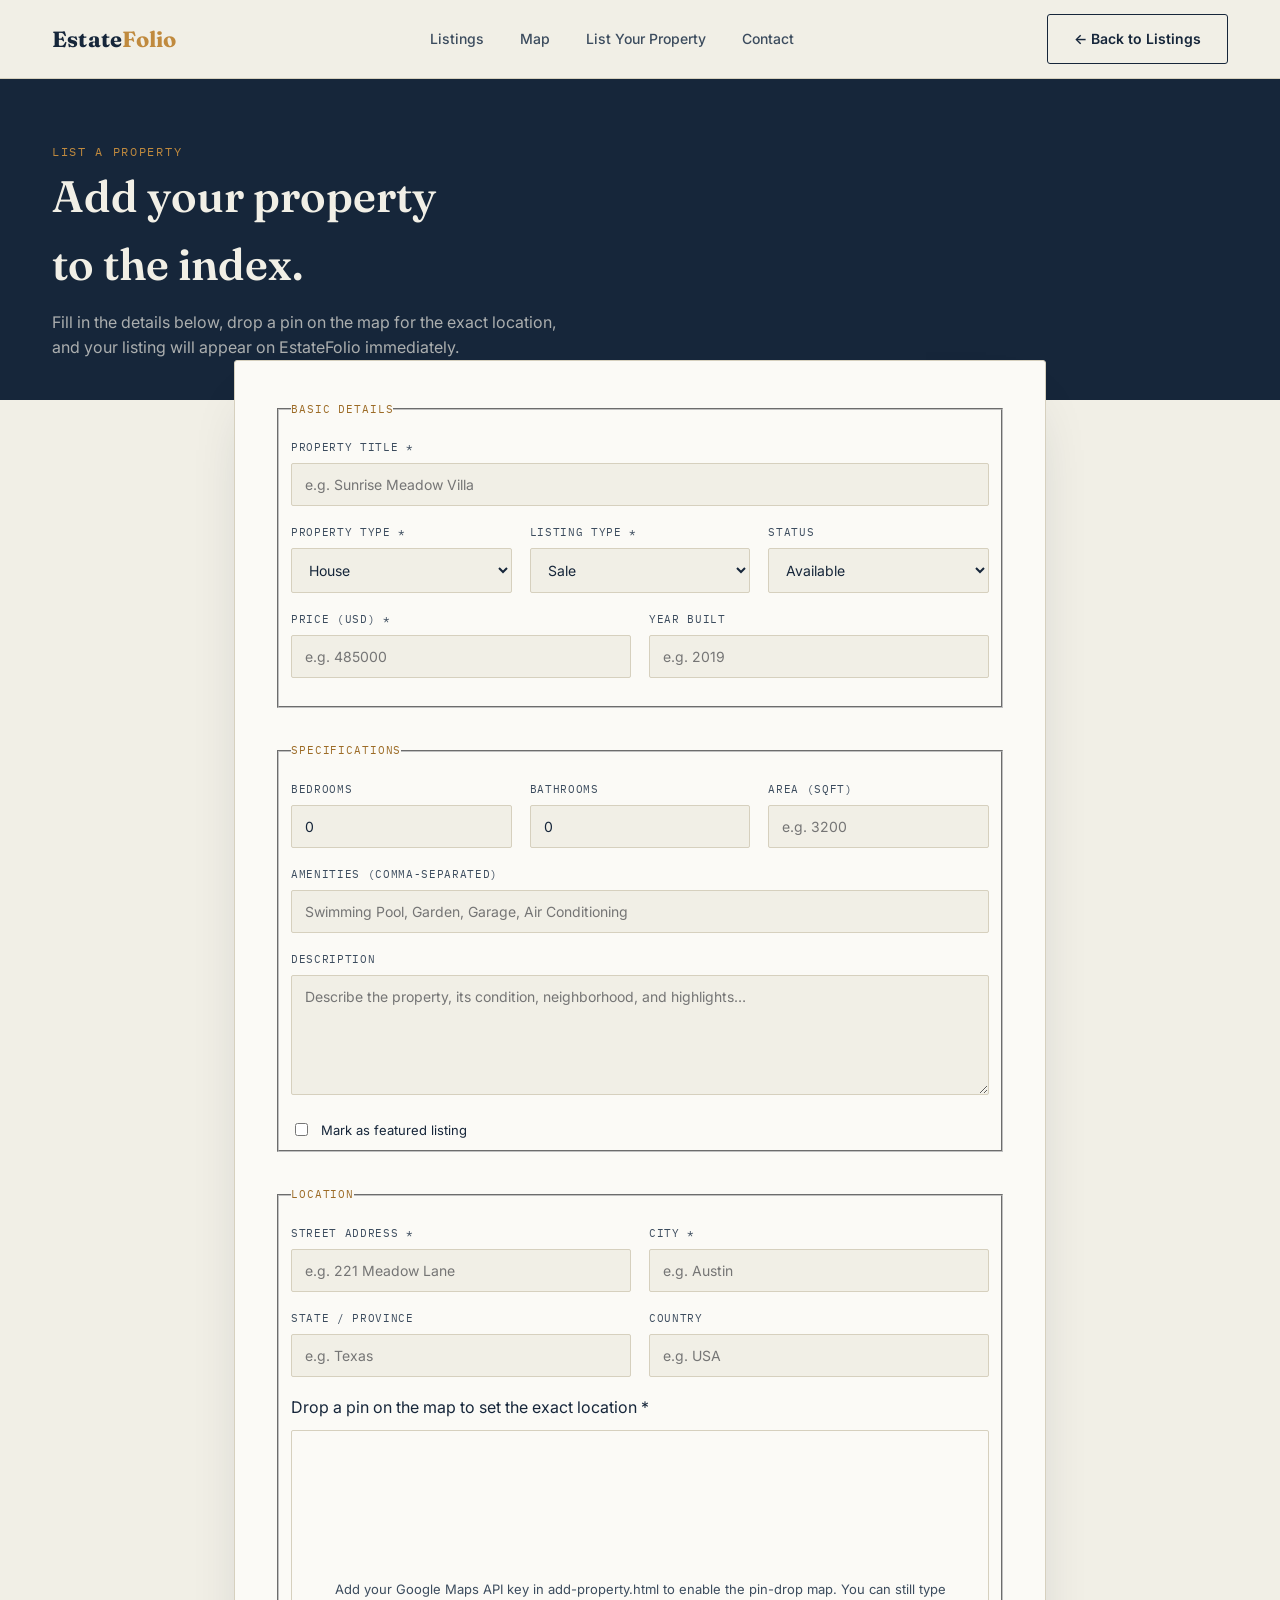
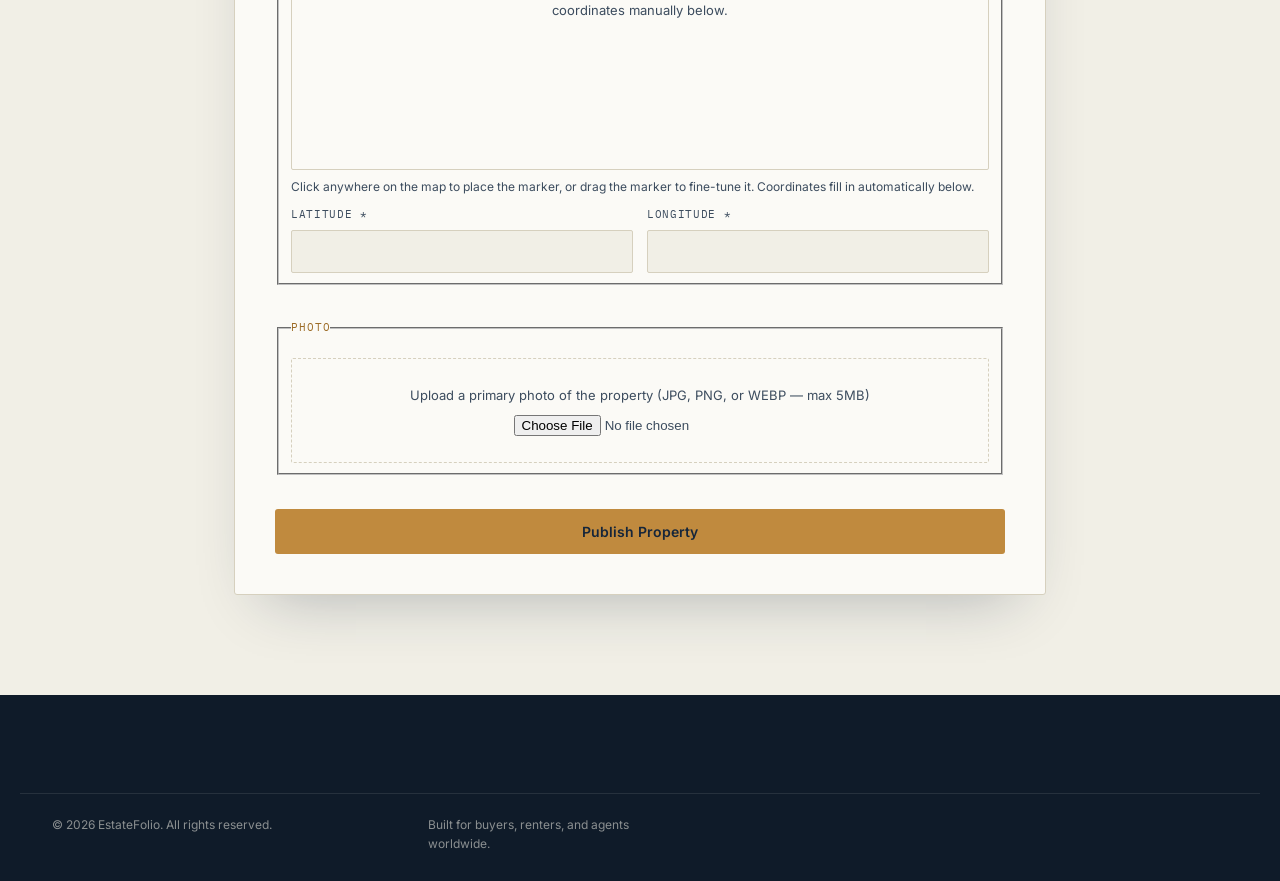
==== add-property.html @ 94b36a67 "Add project files" ====
<!DOCTYPE html>
<html lang="en">
<head>
<meta charset="UTF-8">
<meta name="viewport" content="width=device-width, initial-scale=1.0">
<title>List Your Property — EstateFolio</title>
<link rel="preconnect" href="https://fonts.googleapis.com">
<link href="https://fonts.googleapis.com/css2?family=Fraunces:ital,wght@0,500;0,600;0,700;1,500&family=Inter:wght@400;500;600;700&family=IBM+Plex+Mono:wght@400;500;600&display=swap" rel="stylesheet">
<link rel="stylesheet" href="style.css">
<style>
  .add-hero{ background: var(--ink); color: var(--paper); padding: 64px 0 40px; }
  .add-hero h1{ color: var(--paper); font-size: clamp(30px,4vw,44px); }
  .add-hero p{ color: rgba(241,239,230,0.68); margin-top:12px; max-width:520px; }
  .add-wrap{ max-width: 860px; margin: -40px auto 100px; padding: 0 24px; }
  .add-card{ background: var(--card); border:1px solid var(--line); border-radius: var(--radius); padding: 40px; box-shadow: 0 30px 60px -30px rgba(22,38,58,0.3); }
  .fieldset{ margin-bottom: 34px; }
  .fieldset legend{ font-family: var(--font-mono); font-size:11px; text-transform:uppercase; letter-spacing:.08em; color: var(--accent-deep); margin-bottom:16px; padding:0; }
  .grid2{ display:grid; grid-template-columns: 1fr 1fr; gap:18px; }
  .grid3{ display:grid; grid-template-columns: 1fr 1fr 1fr; gap:18px; }
  #pin-map{ width:100%; height: 340px; border-radius: 2px; border: 1px solid var(--line); margin-top: 10px; }
  .pin-hint{ font-size:12px; color: var(--ink-soft); margin-top:8px; }
  .coord-row{ display:flex; gap:14px; margin-top:10px; }
  .coord-row .form-group{ flex:1; margin-bottom:0; }
  .checkbox-row{ display:flex; align-items:center; gap:10px; }
  .checkbox-row input{ width:auto; }
  .upload-box{ border: 1.5px dashed var(--line); border-radius: 2px; padding: 26px; text-align:center; color: var(--ink-soft); font-size:13px; }
  .upload-box input{ margin-top:10px; }
</style>
</head>
<body>

<header class="nav">
  <div class="wrap">
    <a href="index.html" class="logo">Estate<span>Folio</span></a>
    <nav class="nav-links">
      <a href="index.html#listings">Listings</a>
      <a href="index.html#map">Map</a>
      <a href="add-property.html">List Your Property</a>
      <a href="index.html#contact">Contact</a>
    </nav>
    <div class="nav-cta"><a href="index.html" class="btn btn-ghost">← Back to Listings</a></div>
  </div>
</header>

<section class="add-hero">
  <div class="wrap">
    <div class="eyebrow">List a Property</div>
    <h1>Add your property<br>to the index.</h1>
    <p>Fill in the details below, drop a pin on the map for the exact location, and your listing will appear on EstateFolio immediately.</p>
  </div>
</section>

<div class="add-wrap">
  <div class="add-card">
    <form id="add-property-form" enctype="multipart/form-data">

      <fieldset class="fieldset">
        <legend>Basic Details</legend>
        <div class="form-group">
          <label for="title">Property Title *</label>
          <input type="text" id="title" name="title" placeholder="e.g. Sunrise Meadow Villa" required>
        </div>
        <div class="grid3">
          <div class="form-group">
            <label for="property_type">Property Type *</label>
            <select id="property_type" name="property_type" required>
              <option>House</option>
              <option>Apartment</option>
              <option>Villa</option>
              <option>Plot</option>
              <option>Commercial</option>
              <option>Penthouse</option>
            </select>
          </div>
          <div class="form-group">
            <label for="listing_type">Listing Type *</label>
            <select id="listing_type" name="listing_type" required>
              <option>Sale</option>
              <option>Rent</option>
            </select>
          </div>
          <div class="form-group">
            <label for="status">Status</label>
            <select id="status" name="status">
              <option>Available</option>
              <option>Pending</option>
              <option>Sold</option>
            </select>
          </div>
        </div>
        <div class="grid2">
          <div class="form-group">
            <label for="price">Price (USD) *</label>
            <input type="number" id="price" name="price" min="0" step="1" placeholder="e.g. 485000" required>
          </div>
          <div class="form-group">
            <label for="year_built">Year Built</label>
            <input type="number" id="year_built" name="year_built" min="1800" max="2100" placeholder="e.g. 2019">
          </div>
        </div>
      </fieldset>

      <fieldset class="fieldset">
        <legend>Specifications</legend>
        <div class="grid3">
          <div class="form-group">
            <label for="bedrooms">Bedrooms</label>
            <input type="number" id="bedrooms" name="bedrooms" min="0" value="0">
          </div>
          <div class="form-group">
            <label for="bathrooms">Bathrooms</label>
            <input type="number" id="bathrooms" name="bathrooms" min="0" value="0">
          </div>
          <div class="form-group">
            <label for="area_sqft">Area (sqft)</label>
            <input type="number" id="area_sqft" name="area_sqft" min="0" placeholder="e.g. 3200">
          </div>
        </div>
        <div class="form-group">
          <label for="amenities">Amenities (comma-separated)</label>
          <input type="text" id="amenities" name="amenities" placeholder="Swimming Pool, Garden, Garage, Air Conditioning">
        </div>
        <div class="form-group">
          <label for="description">Description</label>
          <textarea id="description" name="description" placeholder="Describe the property, its condition, neighborhood, and highlights…"></textarea>
        </div>
        <div class="checkbox-row">
          <input type="checkbox" id="featured" name="featured">
          <label for="featured" style="margin:0; text-transform:none; font-family:var(--font-body); font-size:13px;">Mark as featured listing</label>
        </div>
      </fieldset>

      <fieldset class="fieldset">
        <legend>Location</legend>
        <div class="grid2">
          <div class="form-group">
            <label for="address">Street Address *</label>
            <input type="text" id="address" name="address" placeholder="e.g. 221 Meadow Lane" required>
          </div>
          <div class="form-group">
            <label for="city">City *</label>
            <input type="text" id="city" name="city" placeholder="e.g. Austin" required>
          </div>
        </div>
        <div class="grid2">
          <div class="form-group">
            <label for="state">State / Province</label>
            <input type="text" id="state" name="state" placeholder="e.g. Texas">
          </div>
          <div class="form-group">
            <label for="country">Country</label>
            <input type="text" id="country" name="country" placeholder="e.g. USA">
          </div>
        </div>

        <label>Drop a pin on the map to set the exact location *</label>
        <div id="pin-map"></div>
        <p class="pin-hint">Click anywhere on the map to place the marker, or drag the marker to fine-tune it. Coordinates fill in automatically below.</p>
        <div class="coord-row">
          <div class="form-group">
            <label for="latitude">Latitude *</label>
            <input type="text" id="latitude" name="latitude" readonly required>
          </div>
          <div class="form-group">
            <label for="longitude">Longitude *</label>
            <input type="text" id="longitude" name="longitude" readonly required>
          </div>
        </div>
      </fieldset>

      <fieldset class="fieldset">
        <legend>Photo</legend>
        <div class="upload-box">
          <div>Upload a primary photo of the property (JPG, PNG, or WEBP — max 5MB)</div>
          <input type="file" id="image" name="image" accept=".jpg,.jpeg,.png,.webp">
        </div>
      </fieldset>

      <button type="submit" class="btn btn-brass btn-block">Publish Property</button>
      <div class="form-msg" id="add-form-msg"></div>
    </form>
  </div>
</div>

<footer class="footer">
  <div class="wrap footer-bottom">
    <span>© 2026 EstateFolio. All rights reserved.</span>
    <span>Built for buyers, renters, and agents worldwide.</span>
  </div>
</footer>

<script>
const API_BASE = 'php/';
const GOOGLE_MAPS_API_KEY = 'YOUR_GOOGLE_MAPS_API_KEY'; // <-- put your key here (same one as index.html)

let pinMap, pinMarker;

function initPinMap() {
  const center = { lat: 39.8283, lng: -98.5795 };
  pinMap = new google.maps.Map(document.getElementById('pin-map'), { center, zoom: 4 });

  pinMap.addListener('click', (e) => setPin(e.latLng.lat(), e.latLng.lng()));
}

function setPin(lat, lng) {
  document.getElementById('latitude').value = lat.toFixed(7);
  document.getElementById('longitude').value = lng.toFixed(7);

  if (pinMarker) {
    pinMarker.setPosition({ lat, lng });
  } else {
    pinMarker = new google.maps.Marker({
      position: { lat, lng },
      map: pinMap,
      draggable: true
    });
    pinMarker.addListener('dragend', (e) => setPin(e.latLng.lat(), e.latLng.lng()));
  }
  pinMap.panTo({ lat, lng });
}

function loadGoogleMaps() {
  if (GOOGLE_MAPS_API_KEY === 'YOUR_GOOGLE_MAPS_API_KEY') {
    document.getElementById('pin-map').innerHTML =
      '<div style="display:flex;align-items:center;justify-content:center;height:100%;color:var(--ink-soft);font-size:13px;padding:16px;text-align:center;">Add your Google Maps API key in add-property.html to enable the pin-drop map. You can still type coordinates manually below.</div>';
    document.getElementById('latitude').readOnly = false;
    document.getElementById('longitude').readOnly = false;
    return;
  }
  const script = document.createElement('script');
  script.src = `https://maps.googleapis.com/maps/api/js?key=${GOOGLE_MAPS_API_KEY}&callback=initPinMap&loading=async`;
  script.async = true;
  document.head.appendChild(script);
}
loadGoogleMaps();

document.getElementById('add-property-form').addEventListener('submit', async function (e) {
  e.preventDefault();
  const msgBox = document.getElementById('add-form-msg');

  if (!document.getElementById('latitude').value || !document.getElementById('longitude').value) {
    msgBox.className = 'form-msg err';
    msgBox.textContent = 'Please drop a pin on the map (or enter coordinates) to set the property location.';
    return;
  }

  const formData = new FormData(this);
  try {
    const res = await fetch(API_BASE + 'add_property.php', { method: 'POST', body: formData });
    const data = await res.json();
    msgBox.className = 'form-msg ' + (data.success ? 'ok' : 'err');
    msgBox.textContent = data.success
      ? 'Property published! Redirecting to listings…'
      : (data.error || 'Something went wrong. Please check the form and try again.');
    if (data.success) {
      this.reset();
      if (pinMarker) pinMarker.setMap(null);
      pinMarker = null;
      setTimeout(() => { window.location.href = 'index.html#listings'; }, 1400);
    }
  } catch (err) {
    msgBox.className = 'form-msg err';
    msgBox.textContent = 'Could not reach the server. Make sure the PHP backend is running (see README).';
  }
});
</script>
</body>
</html>
---- style.css ----
/* =========================================================================
   ESTATEFOLIO — Design Tokens
   Display: Fraunces (serif, architectural character)
   Body:    Inter
   Utility: IBM Plex Mono (specs, prices, lot numbers)
   ========================================================================= */

:root{
  --paper:      #F1EFE6;   /* stone paper background */
  --paper-dim:  #E8E4D6;   /* recessed panels */
  --ink:        #16263A;   /* blueprint navy — primary text/dark sections */
  --ink-soft:   #3C4C5E;   /* secondary text on paper */
  --card:       #FBFAF6;   /* card surface */
  --accent:     #C08A3E;   /* brass — price tags, CTAs */
  --accent-deep:#9C6B26;   /* brass hover */
  --line:       #D6D0BE;   /* hairline dividers */
  --line-dark:  rgba(241,239,230,0.18);
  --good:       #4B7A5B;   /* available status */
  --pending:    #B9852F;   /* pending status */
  --sold:       #A24B41;   /* sold status */

  --font-display: "Fraunces", Georgia, serif;
  --font-body:    "Inter", -apple-system, Segoe UI, sans-serif;
  --font-mono:    "IBM Plex Mono", "Courier New", monospace;

  --radius: 3px;
  --container: 1240px;
}

*{ box-sizing: border-box; }
html{ scroll-behavior: smooth; }
body{
  margin:0;
  background: var(--paper);
  color: var(--ink);
  font-family: var(--font-body);
  font-size: 16px;
  line-height: 1.55;
  -webkit-font-smoothing: antialiased;
}
img{ max-width:100%; display:block; }
a{ color: inherit; text-decoration:none; }
ul{ list-style:none; margin:0; padding:0; }
button{ font-family: inherit; cursor:pointer; }
h1,h2,h3,h4{ font-family: var(--font-display); margin:0; font-weight:600; color: var(--ink); }
p{ margin:0; }
:focus-visible{ outline: 2px solid var(--accent); outline-offset: 3px; }

.wrap{
  max-width: var(--container);
  margin: 0 auto;
  padding: 0 32px;
}
.eyebrow{
  font-family: var(--font-mono);
  font-size: 12px;
  letter-spacing: .14em;
  text-transform: uppercase;
  color: var(--accent);
}
.section{ padding: 96px 0; }
.section-head{
  display:flex;
  justify-content:space-between;
  align-items:flex-end;
  gap: 24px;
  margin-bottom: 48px;
  border-bottom: 1px solid var(--line);
  padding-bottom: 24px;
}
.section-head h2{ font-size: clamp(28px, 3.4vw, 42px); margin-top:8px; }
.section-head .lede{ max-width: 420px; color: var(--ink-soft); font-size:15px; }

.btn{
  display:inline-flex;
  align-items:center;
  gap:8px;
  padding: 13px 26px;
  border-radius: var(--radius);
  font-size: 14px;
  font-weight: 600;
  border: 1px solid transparent;
  transition: transform .15s ease, background .2s ease, color .2s ease, border-color .2s ease;
}
.btn-primary{ background: var(--ink); color: var(--paper); }
.btn-primary:hover{ background: var(--accent); color: var(--ink); transform: translateY(-1px); }
.btn-ghost{ border-color: var(--ink); color: var(--ink); }
.btn-ghost:hover{ background: var(--ink); color: var(--paper); }
.btn-brass{ background: var(--accent); color: var(--ink); }
.btn-brass:hover{ background: var(--accent-deep); transform: translateY(-1px); }
.btn-block{ width:100%; justify-content:center; }

/* =========================================================================
   NAVBAR
   ========================================================================= */
.nav{
  position: sticky; top:0; z-index: 100;
  background: rgba(241,239,230,0.92);
  backdrop-filter: blur(8px);
  border-bottom: 1px solid var(--line);
}
.nav .wrap{ display:flex; align-items:center; justify-content:space-between; height:78px; }
.logo{ font-family: var(--font-display); font-size: 22px; font-weight:700; letter-spacing:.01em; }
.logo span{ color: var(--accent); }
.nav-links{ display:flex; gap:36px; align-items:center; }
.nav-links a{ font-size:14px; font-weight:500; color: var(--ink-soft); transition:color .15s; }
.nav-links a:hover{ color: var(--ink); }
.nav-cta{ display:flex; gap:12px; align-items:center; }
.nav-toggle{ display:none; background:none; border:none; font-size:24px; }

/* =========================================================================
   HERO — asymmetric split with ledger tag
   ========================================================================= */
.hero{
  background: var(--ink);
  color: var(--paper);
  position:relative;
  overflow:hidden;
}
.hero .wrap{
  display:grid;
  grid-template-columns: 1.1fr .9fr;
  gap: 56px;
  align-items:center;
  padding-top: 88px;
  padding-bottom: 88px;
}
.hero-eyebrow{ font-family: var(--font-mono); font-size:12px; letter-spacing:.16em; text-transform:uppercase; color: var(--accent); margin-bottom:18px; }
.hero h1{
  color: var(--paper);
  font-size: clamp(38px, 5vw, 62px);
  line-height: 1.05;
  letter-spacing: -0.01em;
}
.hero h1 em{ font-style: italic; color: var(--accent); }
.hero p.sub{ color: rgba(241,239,230,0.72); font-size:17px; max-width: 480px; margin-top:22px; }
.hero-actions{ display:flex; gap:14px; margin-top:36px; flex-wrap:wrap; }
.hero-stats{ display:flex; gap:36px; margin-top:56px; }
.hero-stats div{ border-left: 1px solid var(--line-dark); padding-left:16px; }
.hero-stats strong{ display:block; font-family: var(--font-display); font-size:28px; color:var(--paper); }
.hero-stats span{ font-size:12px; color: rgba(241,239,230,0.55); font-family: var(--font-mono); text-transform:uppercase; letter-spacing:.08em; }

.hero-card{
  background: var(--card);
  color: var(--ink);
  border-radius: var(--radius);
  padding: 22px;
  box-shadow: 0 30px 60px -20px rgba(0,0,0,0.45);
  position:relative;
}
.hero-card img{ border-radius: 2px; height: 230px; width:100%; object-fit:cover; }
.hero-card .lot-tag{
  position:absolute; top:38px; left:38px;
  background: var(--accent); color: var(--ink);
  font-family: var(--font-mono); font-size:11px; letter-spacing:.06em;
  padding:4px 10px; border-radius:2px;
}
.hero-card-body{ padding-top:16px; }
.hero-card-body h4{ font-size:19px; }
.hero-card-body .meta{ font-family: var(--font-mono); font-size:12px; color: var(--ink-soft); margin-top:8px; display:flex; gap:14px; }
.hero-card-body .price{ font-family: var(--font-mono); font-size:20px; color: var(--accent-deep); margin-top:12px; font-weight:600; }

/* =========================================================================
   SEARCH / FILTER BAR
   ========================================================================= */
.filter-bar{
  background: var(--card);
  border: 1px solid var(--line);
  border-radius: var(--radius);
  margin-top: -46px;
  position: relative;
  z-index: 5;
  padding: 22px;
  display:grid;
  grid-template-columns: repeat(5, 1fr) auto;
  gap: 14px;
  box-shadow: 0 20px 50px -30px rgba(22,38,58,0.35);
}
.filter-bar label{
  display:block; font-family: var(--font-mono); font-size:10px; text-transform:uppercase;
  letter-spacing:.08em; color: var(--ink-soft); margin-bottom:6px;
}
.filter-bar select, .filter-bar input{
  width:100%; padding:10px 10px; border:1px solid var(--line); border-radius:2px;
  background: var(--paper); font-family: var(--font-body); font-size:14px; color: var(--ink);
}
.filter-bar button{ align-self:end; height:42px; }

/* =========================================================================
   PROPERTY LEDGER / GRID
   ========================================================================= */
.property-grid{
  display:grid;
  grid-template-columns: repeat(3, 1fr);
  gap: 28px;
  margin-top: 40px;
}
.property-card{
  background: var(--card);
  border: 1px solid var(--line);
  border-radius: var(--radius);
  overflow:hidden;
  display:flex; flex-direction:column;
  transition: transform .2s ease, box-shadow .2s ease;
  position:relative;
}
.property-card:hover{ transform: translateY(-4px); box-shadow: 0 24px 40px -28px rgba(22,38,58,0.4); }
.property-card .photo{ position:relative; height:210px; overflow:hidden; }
.property-card .photo img{ height:100%; width:100%; object-fit:cover; }
.lot-number{
  position:absolute; top:14px; left:14px;
  background: var(--ink); color: var(--paper);
  font-family: var(--font-mono); font-size:11px; padding:4px 9px; border-radius:2px; letter-spacing:.05em;
}
.badge-featured{
  position:absolute; top:14px; right:14px;
  background: var(--accent); color: var(--ink);
  font-family: var(--font-mono); font-size:10px; text-transform:uppercase; letter-spacing:.06em;
  padding:4px 9px; border-radius:2px; font-weight:700;
}
.status-pill{
  position:absolute; bottom:14px; left:14px;
  font-family: var(--font-mono); font-size:10px; text-transform:uppercase; letter-spacing:.06em;
  padding:4px 9px; border-radius:2px; color:#fff;
}
.status-Available{ background: var(--good); }
.status-Pending{ background: var(--pending); }
.status-Sold{ background: var(--sold); }

.property-card .body{ padding: 20px 20px 22px; display:flex; flex-direction:column; gap:10px; flex:1; }
.property-card h3{ font-size:19px; line-height:1.25; }
.property-card .loc{ font-size:13px; color: var(--ink-soft); }
.property-card .specs{
  display:flex; gap:14px; font-family: var(--font-mono); font-size:12px; color: var(--ink-soft);
  border-top:1px dashed var(--line); border-bottom:1px dashed var(--line); padding:10px 0;
}
.property-card .price-row{ display:flex; align-items:center; justify-content:space-between; margin-top:auto; }
.property-card .price{ font-family: var(--font-mono); font-weight:700; font-size:19px; color: var(--accent-deep); }
.property-card .price small{ font-family: var(--font-body); font-weight:400; font-size:11px; color: var(--ink-soft); }
.property-card .view-link{
  font-size:13px; font-weight:600; border-bottom: 1px solid var(--ink); padding-bottom:2px;
}

.load-more-row{ text-align:center; margin-top:44px; }

/* =========================================================================
   MAP SECTION
   ========================================================================= */
.map-section{ background: var(--paper-dim); }
#property-map{
  width:100%; height: 520px; border-radius: var(--radius); border:1px solid var(--line);
  background: var(--card);
}
.map-note{ display:flex; align-items:center; justify-content:space-between; margin-top:16px; flex-wrap:wrap; gap:12px;}
.map-note p{ color: var(--ink-soft); font-size:13px; }

/* =========================================================================
   ADD PROPERTY CTA STRIP
   ========================================================================= */
.cta-strip{
  background: var(--ink); color: var(--paper);
}
.cta-strip .wrap{ display:flex; align-items:center; justify-content:space-between; gap:24px; padding: 56px 32px; flex-wrap:wrap; }
.cta-strip h2{ color: var(--paper); font-size: clamp(24px, 3vw, 34px); max-width:520px; }
.cta-strip p{ color: rgba(241,239,230,0.65); margin-top:10px; max-width:480px; }

/* =========================================================================
   CONTACT / INQUIRY FORM
   ========================================================================= */
.contact-section{ background: var(--ink); color: var(--paper); }
.contact-grid{ display:grid; grid-template-columns: .8fr 1.2fr; gap: 64px; align-items:start; }
.contact-info h2{ color: var(--paper); font-size: clamp(28px,3.4vw,40px); }
.contact-info p{ color: rgba(241,239,230,0.68); margin-top:16px; max-width: 380px; }
.contact-info .info-row{ display:flex; gap:14px; margin-top:26px; align-items:flex-start; }
.contact-info .info-row .k{ font-family: var(--font-mono); font-size:11px; text-transform:uppercase; letter-spacing:.08em; color: var(--accent); width:90px; flex-shrink:0; padding-top:2px;}
.contact-info .info-row .v{ font-size:14px; color: var(--paper); }

.contact-form{ background: var(--card); color: var(--ink); border-radius: var(--radius); padding: 36px; }
.form-row{ display:grid; grid-template-columns: 1fr 1fr; gap:18px; margin-bottom:18px; }
.form-group{ margin-bottom:18px; }
.form-group label{ display:block; font-family: var(--font-mono); font-size:11px; text-transform:uppercase; letter-spacing:.06em; color: var(--ink-soft); margin-bottom:7px; }
.form-group input, .form-group select, .form-group textarea{
  width:100%; padding:12px 13px; border:1px solid var(--line); border-radius:2px; background: var(--paper);
  font-family: var(--font-body); font-size:14px; color: var(--ink); resize:vertical;
}
.form-group textarea{ min-height:120px; }
.form-msg{ margin-top:14px; font-size:14px; padding:12px 14px; border-radius:2px; display:none; }
.form-msg.ok{ display:block; background: rgba(75,122,91,0.12); color: var(--good); border:1px solid rgba(75,122,91,0.3);}
.form-msg.err{ display:block; background: rgba(162,75,65,0.12); color: var(--sold); border:1px solid rgba(162,75,65,0.3);}

/* =========================================================================
   FOOTER
   ========================================================================= */
.footer{ background:#0F1B29; color: rgba(241,239,230,0.55); padding: 54px 0 28px; }
.footer .wrap{ display:grid; grid-template-columns: 1.4fr 1fr 1fr 1fr; gap:40px; }
.footer h4{ color: var(--paper); font-size:14px; font-family: var(--font-body); font-weight:700; margin-bottom:16px; text-transform:uppercase; letter-spacing:.05em;}
.footer .logo{ color: var(--paper); }
.footer p.tag{ margin-top:12px; font-size:13px; max-width:260px; }
.footer li{ margin-bottom:10px; font-size:13px; }
.footer li a:hover{ color: var(--accent); }
.footer-bottom{ border-top:1px solid rgba(241,239,230,0.1); margin-top:44px; padding-top:22px; font-size:12px; display:flex; justify-content:space-between; flex-wrap:wrap; gap:10px;}

/* =========================================================================
   MODAL (property detail)
   ========================================================================= */
.modal-overlay{
  position:fixed; inset:0; background: rgba(15,27,41,0.72); z-index:200;
  display:none; align-items:center; justify-content:center; padding:24px;
}
.modal-overlay.active{ display:flex; }
.modal{
  background: var(--card); max-width: 760px; width:100%; max-height:88vh; overflow-y:auto;
  border-radius: var(--radius); position:relative;
}
.modal-close{
  position:absolute; top:16px; right:16px; background: var(--ink); color: var(--paper);
  width:34px; height:34px; border-radius:50%; border:none; font-size:18px; z-index:2;
}
.modal img{ width:100%; height:300px; object-fit:cover; }
.modal-body{ padding: 28px 32px 36px; }
.modal-body h3{ font-size:26px; }
.modal-body .loc{ color: var(--ink-soft); font-size:14px; margin-top:6px; }
.modal-body .specs{ display:flex; gap:20px; font-family: var(--font-mono); font-size:13px; margin:18px 0; padding:14px 0; border-top:1px dashed var(--line); border-bottom:1px dashed var(--line); }
.modal-body .price{ font-family: var(--font-mono); font-size:24px; color: var(--accent-deep); font-weight:700; margin-top:14px; }
.modal-body .desc{ margin-top:16px; color: var(--ink-soft); font-size:14px; line-height:1.7; }
.amenity-tags{ display:flex; flex-wrap:wrap; gap:8px; margin-top:16px; }
.amenity-tags span{ border:1px solid var(--line); font-size:12px; padding:5px 11px; border-radius:20px; color: var(--ink-soft); }
.modal-body .btn{ margin-top:22px; }

/* =========================================================================
   RESPONSIVE
   ========================================================================= */
@media (max-width: 980px){
  .hero .wrap{ grid-template-columns: 1fr; }
  .filter-bar{ grid-template-columns: 1fr 1fr; }
  .property-grid{ grid-template-columns: 1fr 1fr; }
  .contact-grid{ grid-template-columns: 1fr; }
  .footer .wrap{ grid-template-columns: 1fr 1fr; }
}
@media (max-width: 680px){
  .section{ padding: 64px 0; }
  .nav-links{ display:none; }
  .nav-toggle{ display:block; }
  .filter-bar{ grid-template-columns: 1fr; margin-top:24px; }
  .property-grid{ grid-template-columns: 1fr; }
  .hero-stats{ flex-wrap:wrap; gap:22px; }
  .form-row{ grid-template-columns: 1fr; }
  .footer .wrap{ grid-template-columns: 1fr; }
  .wrap{ padding: 0 20px; }
}
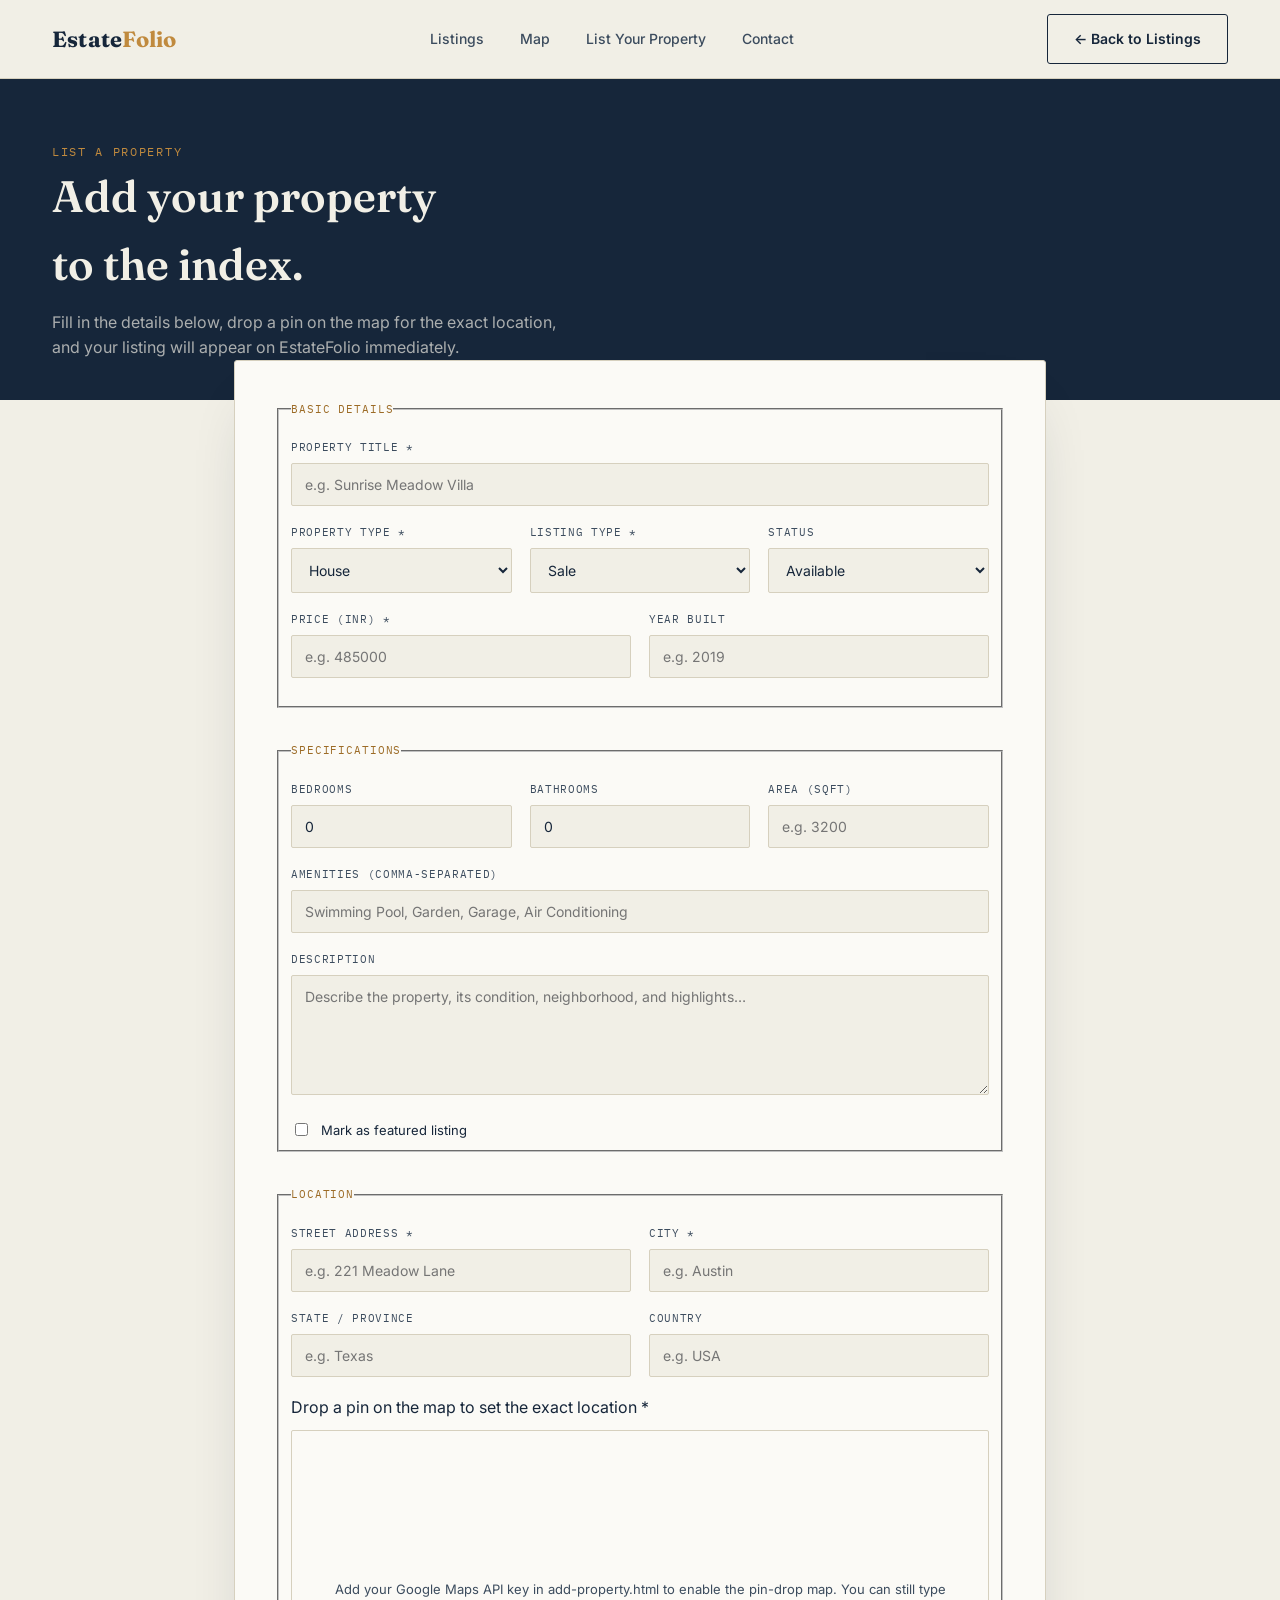
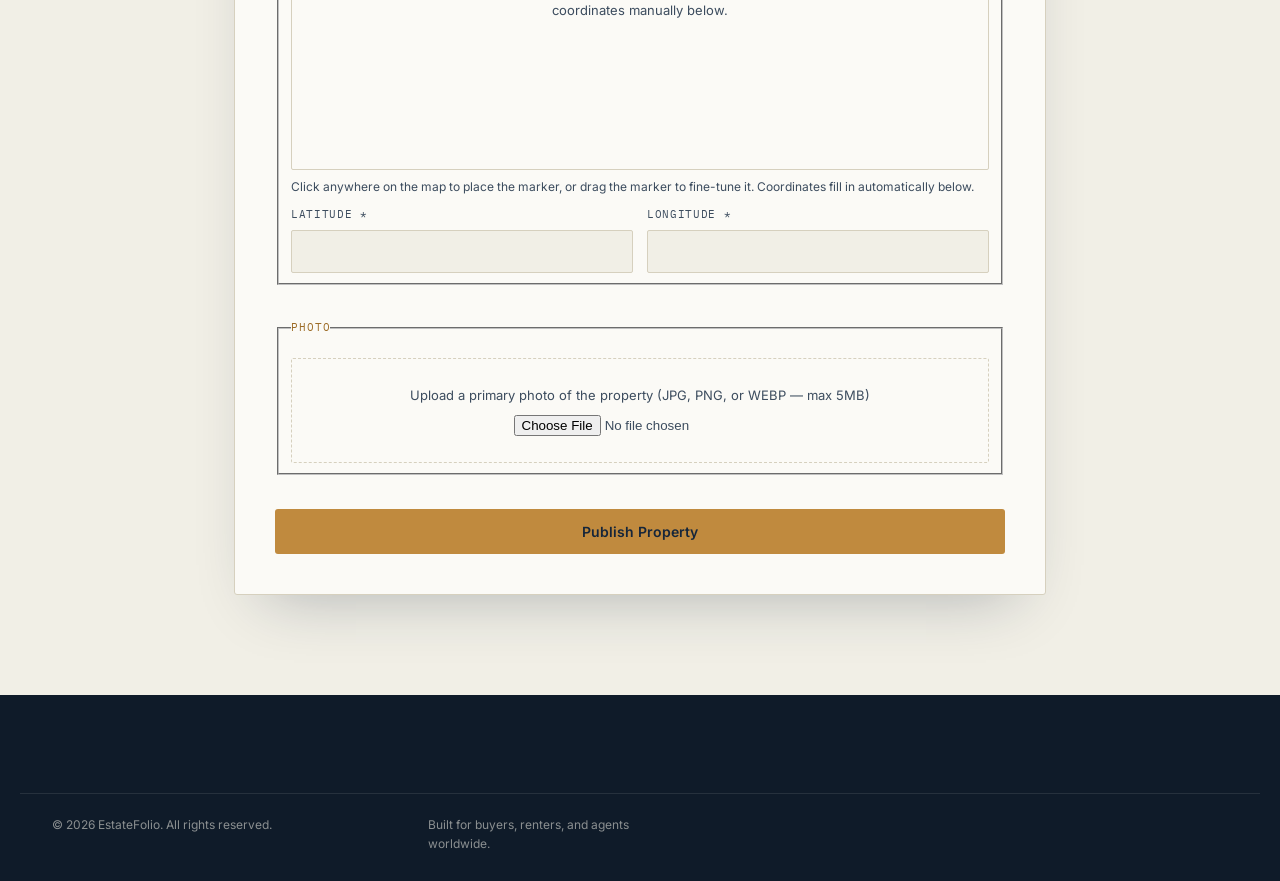
==== commit a9ba4acb: "change in currency dollar to rupees" ====
--- a/add-property.html
+++ b/add-property.html
@@ -90,7 +90,7 @@
         </div>
         <div class="grid2">
           <div class="form-group">
-            <label for="price">Price (USD) *</label>
+            <label for="price">Price (INR) *</label>
             <input type="number" id="price" name="price" min="0" step="1" placeholder="e.g. 485000" required>
           </div>
           <div class="form-group">
